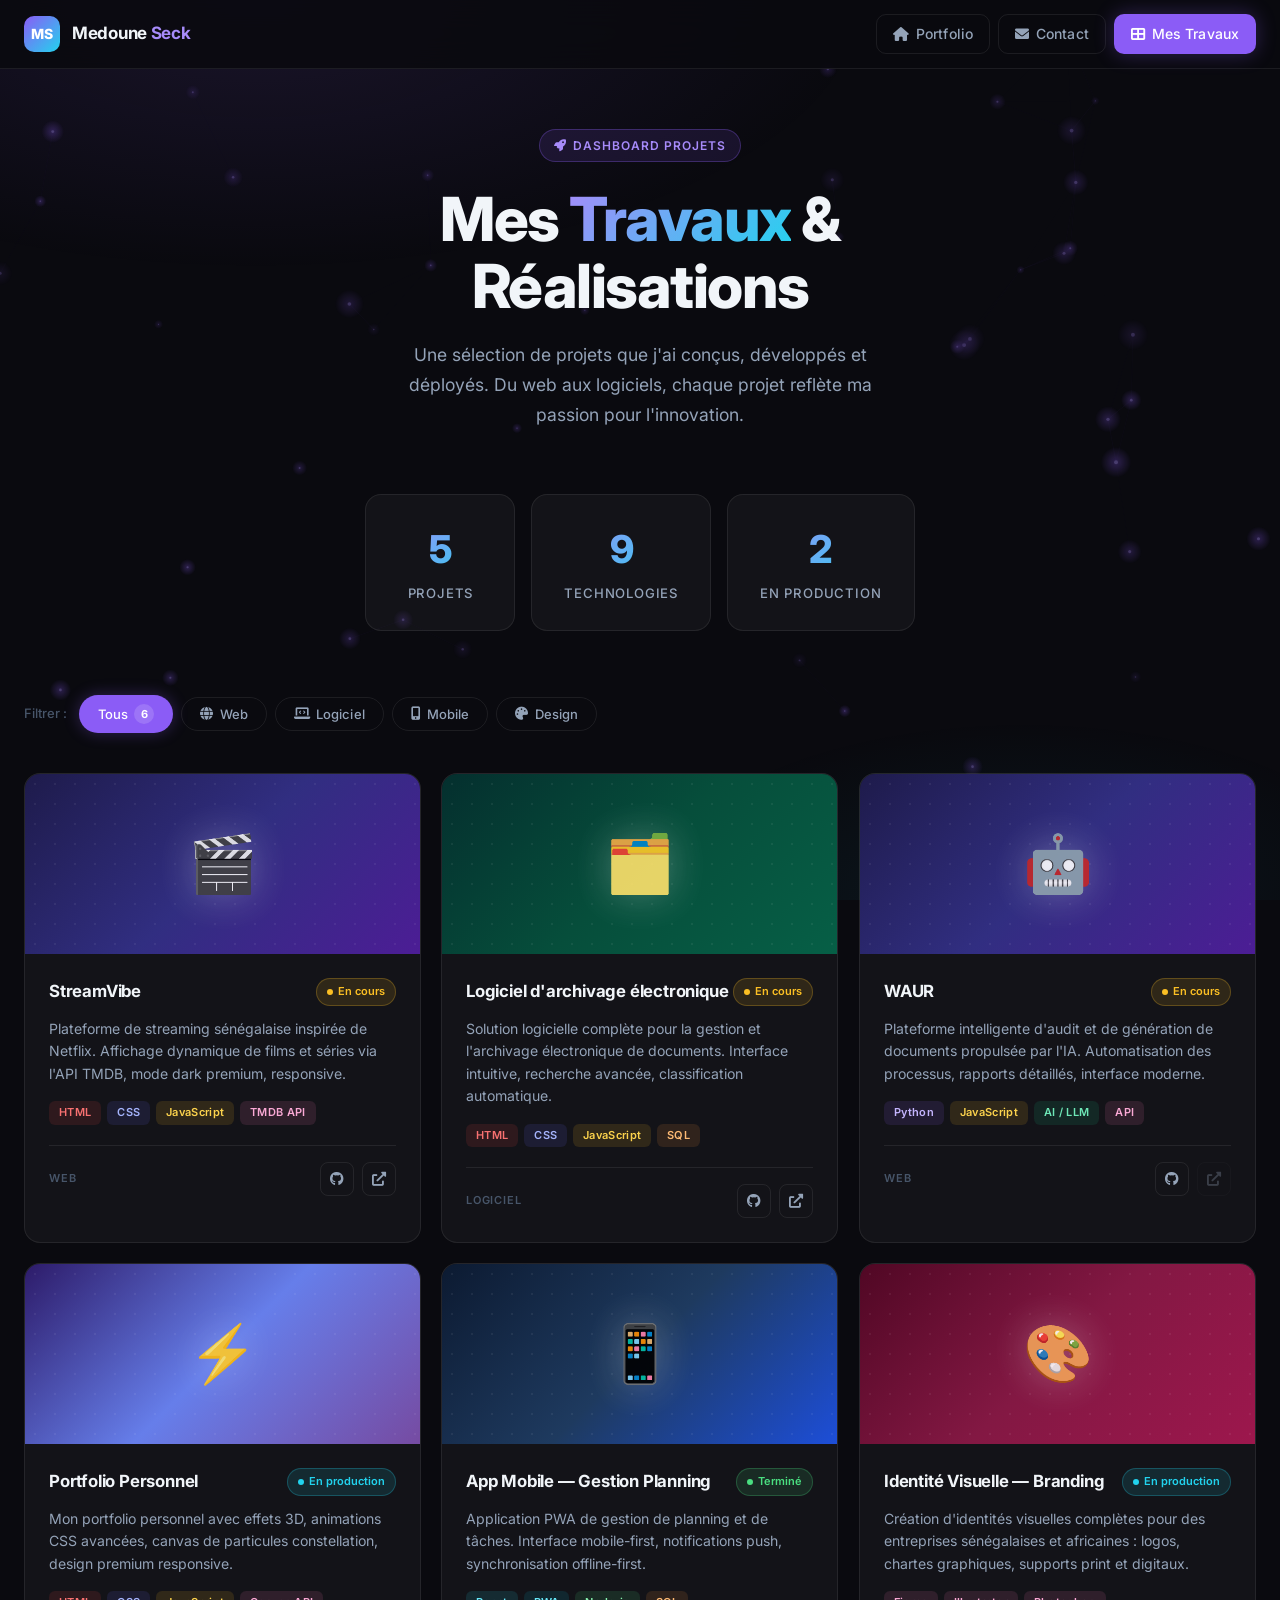
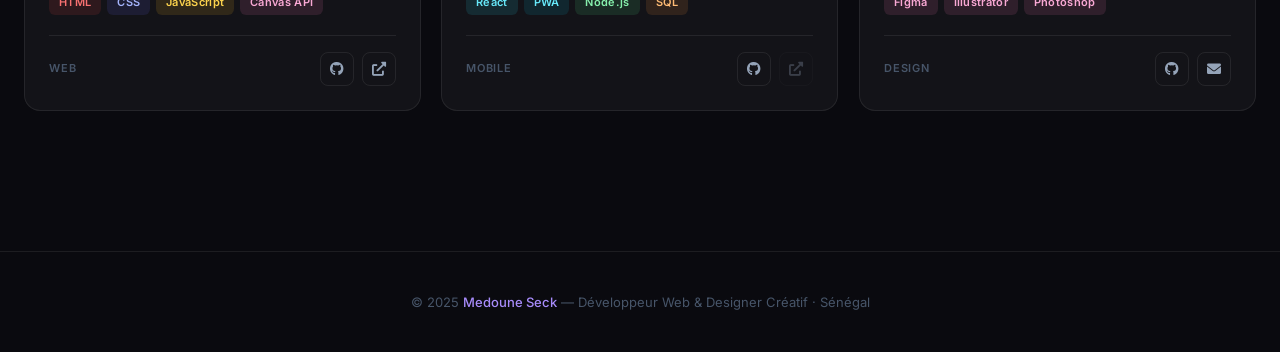
==== works.html @ a4f68a23 "feat: Add 'Works' page, enhance hero section with a 3D canvas background and animated elements, rede" ====
<!DOCTYPE html>
<html lang="fr">

<head>
    <meta charset="UTF-8">
    <meta name="viewport" content="width=device-width, initial-scale=1.0">
    <title>Mes Travaux — Medoune Seck</title>
    <meta name="description" content="Dashboard des projets de Medoune Seck — Développeur Web & Designer Créatif">
    <link href="https://fonts.googleapis.com/css2?family=Inter:wght@300;400;500;600;700;800&display=swap"
        rel="stylesheet">
    <link rel="stylesheet" href="https://cdnjs.cloudflare.com/ajax/libs/font-awesome/6.0.0/css/all.min.css">

    <style>
        /* ==============================
           RESET & BASE
        ============================== */
        *,
        *::before,
        *::after {
            margin: 0;
            padding: 0;
            box-sizing: border-box;
        }

        :root {
            --bg-900: #0a0a0f;
            --bg-800: #111118;
            --bg-700: #16161f;
            --bg-card: rgba(255, 255, 255, 0.04);
            --border: rgba(255, 255, 255, 0.08);
            --border-hover: rgba(139, 92, 246, 0.5);
            --purple: #8b5cf6;
            --purple-light: #a78bfa;
            --purple-glow: rgba(139, 92, 246, 0.3);
            --cyan: #22d3ee;
            --pink: #f472b6;
            --green: #4ade80;
            --amber: #fbbf24;
            --red: #f87171;
            --text-primary: #f1f5f9;
            --text-secondary: #94a3b8;
            --text-muted: #475569;
            --radius: 16px;
            --card-shadow: 0 4px 24px rgba(0, 0, 0, 0.4);
        }

        html {
            scroll-behavior: smooth;
        }

        body {
            font-family: 'Inter', sans-serif;
            background: var(--bg-900);
            color: var(--text-primary);
            min-height: 100vh;
            overflow-x: hidden;
            line-height: 1.6;
        }

        /* ==============================
           BACKGROUND AMBIANT
        ============================== */
        body::before {
            content: '';
            position: fixed;
            inset: 0;
            background:
                radial-gradient(ellipse 80% 50% at 20% 0%, rgba(139, 92, 246, 0.12) 0%, transparent 60%),
                radial-gradient(ellipse 60% 40% at 80% 100%, rgba(34, 211, 238, 0.07) 0%, transparent 50%);
            pointer-events: none;
            z-index: 0;
        }

        /* ==============================
           CANVAS DE PARTICULES (fond)
        ============================== */
        #works-canvas {
            position: fixed;
            inset: 0;
            z-index: 0;
            pointer-events: none;
            opacity: 0.4;
        }

        /* ==============================
           HEADER / NAV
        ============================== */
        .works-header {
            position: sticky;
            top: 0;
            z-index: 100;
            background: rgba(10, 10, 15, 0.85);
            backdrop-filter: blur(20px);
            border-bottom: 1px solid var(--border);
        }

        .header-inner {
            max-width: 1280px;
            margin: 0 auto;
            padding: 0 24px;
            height: 68px;
            display: flex;
            align-items: center;
            justify-content: space-between;
        }

        .header-logo {
            display: flex;
            align-items: center;
            gap: 12px;
            text-decoration: none;
        }

        .logo-dot {
            width: 36px;
            height: 36px;
            border-radius: 10px;
            background: linear-gradient(135deg, var(--purple), var(--cyan));
            display: flex;
            align-items: center;
            justify-content: center;
            font-weight: 800;
            font-size: 14px;
            color: white;
        }

        .logo-text {
            font-size: 17px;
            font-weight: 700;
            color: var(--text-primary);
            letter-spacing: -0.3px;
        }

        .logo-text span {
            color: var(--purple-light);
        }

        .header-nav {
            display: flex;
            align-items: center;
            gap: 8px;
        }

        .nav-btn {
            display: inline-flex;
            align-items: center;
            gap: 7px;
            padding: 8px 16px;
            font-size: 14px;
            font-weight: 500;
            text-decoration: none;
            border-radius: 10px;
            border: 1px solid var(--border);
            color: var(--text-secondary);
            transition: all 0.25s ease;
            background: transparent;
            letter-spacing: 0.1px;
        }

        .nav-btn:hover {
            background: var(--bg-card);
            color: var(--text-primary);
            border-color: rgba(255, 255, 255, 0.15);
        }

        .nav-btn.active {
            background: var(--purple);
            color: white;
            border-color: transparent;
            box-shadow: 0 0 20px var(--purple-glow);
        }

        /* ==============================
           MAIN CONTENT
        ============================== */
        .main {
            position: relative;
            z-index: 1;
            max-width: 1280px;
            margin: 0 auto;
            padding: 60px 24px 80px;
        }

        /* ==============================
           PAGE HERO / TITLE
        ============================== */
        .page-hero {
            text-align: center;
            margin-bottom: 64px;
        }

        .page-tag {
            display: inline-flex;
            align-items: center;
            gap: 6px;
            padding: 6px 14px;
            background: rgba(139, 92, 246, 0.12);
            border: 1px solid rgba(139, 92, 246, 0.3);
            border-radius: 50px;
            font-size: 12px;
            font-weight: 600;
            color: var(--purple-light);
            text-transform: uppercase;
            letter-spacing: 1px;
            margin-bottom: 24px;
        }

        .page-title {
            font-size: clamp(2.2rem, 5vw, 3.8rem);
            font-weight: 800;
            letter-spacing: -1.5px;
            line-height: 1.1;
            margin-bottom: 20px;
        }

        .page-title .accent {
            background: linear-gradient(135deg, var(--purple-light), var(--cyan));
            -webkit-background-clip: text;
            -webkit-text-fill-color: transparent;
            background-clip: text;
        }

        .page-subtitle {
            font-size: 1.1rem;
            color: var(--text-secondary);
            max-width: 520px;
            margin: 0 auto;
            line-height: 1.7;
        }

        /* ==============================
           COUNTERS
        ============================== */
        .counters-row {
            display: flex;
            justify-content: center;
            gap: 16px;
            margin: 48px 0 64px;
            flex-wrap: wrap;
        }

        .counter-card {
            background: var(--bg-card);
            border: 1px solid var(--border);
            border-radius: var(--radius);
            padding: 24px 32px;
            text-align: center;
            min-width: 150px;
            transition: all 0.3s ease;
            position: relative;
            overflow: hidden;
        }

        .counter-card::before {
            content: '';
            position: absolute;
            inset: 0;
            border-radius: var(--radius);
            background: linear-gradient(135deg, var(--purple-glow), transparent);
            opacity: 0;
            transition: opacity 0.3s ease;
        }

        .counter-card:hover::before {
            opacity: 1;
        }

        .counter-card:hover {
            border-color: var(--border-hover);
            transform: translateY(-4px);
            box-shadow: 0 8px 32px var(--purple-glow);
        }

        .counter-num {
            font-size: 2.4rem;
            font-weight: 800;
            letter-spacing: -1px;
            background: linear-gradient(135deg, var(--purple-light), var(--cyan));
            -webkit-background-clip: text;
            -webkit-text-fill-color: transparent;
            background-clip: text;
            display: block;
            position: relative;
            z-index: 1;
        }

        .counter-label {
            font-size: 0.82rem;
            color: var(--text-secondary);
            font-weight: 500;
            text-transform: uppercase;
            letter-spacing: 0.8px;
            margin-top: 4px;
            position: relative;
            z-index: 1;
        }

        /* ==============================
           FILTER BAR
        ============================== */
        .filter-bar {
            display: flex;
            align-items: center;
            gap: 8px;
            margin-bottom: 40px;
            flex-wrap: wrap;
        }

        .filter-label {
            font-size: 13px;
            color: var(--text-muted);
            font-weight: 500;
            margin-right: 4px;
        }

        .filter-btn {
            display: inline-flex;
            align-items: center;
            gap: 6px;
            padding: 8px 18px;
            font-size: 13px;
            font-weight: 500;
            border: 1px solid var(--border);
            border-radius: 50px;
            background: transparent;
            color: var(--text-secondary);
            cursor: pointer;
            transition: all 0.22s ease;
            font-family: inherit;
            letter-spacing: 0.1px;
        }

        .filter-btn:hover {
            background: var(--bg-card);
            color: var(--text-primary);
        }

        .filter-btn.active {
            background: var(--purple);
            color: white;
            border-color: transparent;
            box-shadow: 0 0 16px var(--purple-glow);
        }

        .filter-count {
            background: rgba(255, 255, 255, 0.15);
            border-radius: 50%;
            width: 20px;
            height: 20px;
            font-size: 11px;
            display: inline-flex;
            align-items: center;
            justify-content: center;
            font-weight: 700;
        }

        /* ==============================
           PROJECTS GRID
        ============================== */
        .projects-grid {
            display: grid;
            grid-template-columns: repeat(auto-fill, minmax(320px, 1fr));
            gap: 20px;
        }

        /* ==============================
           PROJECT CARD (Glassmorphism + Tilt)
        ============================== */
        .project-card {
            background: var(--bg-card);
            border: 1px solid var(--border);
            border-radius: var(--radius);
            overflow: hidden;
            transition: border-color 0.3s ease, box-shadow 0.3s ease;
            cursor: default;
            position: relative;
            /* tilt effect via JS — transform-style needed */
            transform-style: preserve-3d;
            will-change: transform;
        }

        .project-card:hover {
            border-color: var(--border-hover);
            box-shadow: 0 16px 48px rgba(0, 0, 0, 0.5), 0 0 0 1px rgba(139, 92, 246, 0.15);
        }

        /* Shine overlay pour le tilt */
        .card-shine {
            position: absolute;
            inset: 0;
            border-radius: var(--radius);
            pointer-events: none;
            background: radial-gradient(circle at 50% 50%, rgba(255, 255, 255, 0.07), transparent 70%);
            opacity: 0;
            transition: opacity 0.3s ease;
            z-index: 10;
        }

        .project-card:hover .card-shine {
            opacity: 1;
        }

        /* Cover du projet */
        .card-cover {
            height: 180px;
            position: relative;
            display: flex;
            align-items: center;
            justify-content: center;
            overflow: hidden;
        }

        .card-cover-icon {
            font-size: 3.5rem;
            opacity: 0.9;
            filter: drop-shadow(0 0 20px rgba(255, 255, 255, 0.3));
            z-index: 1;
            position: relative;
        }

        .card-cover-bg {
            position: absolute;
            inset: 0;
            opacity: 0.8;
        }

        /* Variantes de couleur par catégorie */
        .cover-web {
            background: linear-gradient(135deg, #1e1b4b, #312e81, #4c1d95);
        }

        .cover-logiciel {
            background: linear-gradient(135deg, #042f2e, #064e3b, #065f46);
        }

        .cover-design {
            background: linear-gradient(135deg, #500724, #831843, #9d174d);
        }

        .cover-mobile {
            background: linear-gradient(135deg, #0c1a31, #1e3a5f, #1d4ed8);
        }

        .cover-placeholder {
            background: linear-gradient(135deg, #1c1917, #292524, #44403c);
        }

        /* Pattern de fond sur la cover */
        .card-cover::after {
            content: '';
            position: absolute;
            inset: 0;
            background-image: radial-gradient(circle, rgba(255, 255, 255, 0.06) 1px, transparent 1px);
            background-size: 20px 20px;
        }

        /* Body de la card */
        .card-body {
            padding: 24px;
        }

        .card-header {
            display: flex;
            align-items: flex-start;
            justify-content: space-between;
            margin-bottom: 12px;
        }

        .card-title {
            font-size: 1.05rem;
            font-weight: 700;
            color: var(--text-primary);
            letter-spacing: -0.2px;
        }

        /* Badge statut */
        .status-badge {
            display: inline-flex;
            align-items: center;
            gap: 5px;
            padding: 4px 10px;
            border-radius: 50px;
            font-size: 11px;
            font-weight: 600;
            white-space: nowrap;
            flex-shrink: 0;
        }

        .status-badge::before {
            content: '';
            width: 6px;
            height: 6px;
            border-radius: 50%;
            background: currentColor;
        }

        .status-en-cours {
            background: rgba(251, 191, 36, 0.12);
            color: var(--amber);
            border: 1px solid rgba(251, 191, 36, 0.25);
        }

        .status-termine {
            background: rgba(74, 222, 128, 0.12);
            color: var(--green);
            border: 1px solid rgba(74, 222, 128, 0.25);
        }

        .status-production {
            background: rgba(34, 211, 238, 0.12);
            color: var(--cyan);
            border: 1px solid rgba(34, 211, 238, 0.25);
        }

        .card-desc {
            font-size: 0.88rem;
            color: var(--text-secondary);
            line-height: 1.6;
            margin-bottom: 16px;
        }

        /* Stack badges */
        .stack-row {
            display: flex;
            flex-wrap: wrap;
            gap: 6px;
            margin-bottom: 20px;
        }

        .stack-badge {
            padding: 3px 10px;
            border-radius: 6px;
            font-size: 11px;
            font-weight: 600;
            letter-spacing: 0.3px;
        }

        .badge-html {
            background: rgba(239, 68, 68, 0.12);
            color: #f87171;
        }

        .badge-css {
            background: rgba(99, 102, 241, 0.12);
            color: #a5b4fc;
        }

        .badge-js {
            background: rgba(251, 191, 36, 0.12);
            color: #fcd34d;
        }

        .badge-react {
            background: rgba(34, 211, 238, 0.12);
            color: #67e8f9;
        }

        .badge-node {
            background: rgba(74, 222, 128, 0.12);
            color: #86efac;
        }

        .badge-python {
            background: rgba(139, 92, 246, 0.12);
            color: #c4b5fd;
        }

        .badge-java {
            background: rgba(239, 68, 68, 0.12);
            color: #fca5a5;
        }

        .badge-api {
            background: rgba(244, 114, 182, 0.12);
            color: #f9a8d4;
        }

        .badge-pwa {
            background: rgba(6, 182, 212, 0.12);
            color: #67e8f9;
        }

        .badge-sql {
            background: rgba(251, 146, 60, 0.12);
            color: #fdba74;
        }

        .badge-php {
            background: rgba(139, 92, 246, 0.12);
            color: #a78bfa;
        }

        .badge-figma {
            background: rgba(244, 114, 182, 0.12);
            color: #f9a8d4;
        }

        .badge-ai {
            background: rgba(16, 185, 129, 0.12);
            color: #6ee7b7;
        }

        /* Footer de la card */
        .card-footer {
            display: flex;
            align-items: center;
            justify-content: space-between;
            padding-top: 16px;
            border-top: 1px solid var(--border);
        }

        .card-category {
            font-size: 11px;
            color: var(--text-muted);
            font-weight: 600;
            text-transform: uppercase;
            letter-spacing: 0.8px;
        }

        .card-links {
            display: flex;
            gap: 8px;
        }

        .card-link {
            width: 34px;
            height: 34px;
            border-radius: 8px;
            border: 1px solid var(--border);
            background: transparent;
            color: var(--text-secondary);
            display: inline-flex;
            align-items: center;
            justify-content: center;
            font-size: 14px;
            text-decoration: none;
            transition: all 0.22s ease;
        }

        .card-link:hover {
            background: var(--purple);
            color: white;
            border-color: transparent;
            box-shadow: 0 4px 12px var(--purple-glow);
        }

        .card-link.disabled {
            opacity: 0.3;
            pointer-events: none;
        }

        /* ==============================
           FOOTER
        ============================== */
        .works-footer {
            position: relative;
            z-index: 1;
            text-align: center;
            padding: 40px 24px;
            border-top: 1px solid var(--border);
            margin-top: 60px;
        }

        .works-footer p {
            font-size: 13px;
            color: var(--text-muted);
        }

        .works-footer a {
            color: var(--purple-light);
            text-decoration: none;
            font-weight: 500;
        }

        .works-footer a:hover {
            text-decoration: underline;
        }

        /* ==============================
           MOBILE RESPONSIVE
        ============================== */
        @media (max-width: 768px) {
            .main {
                padding: 40px 16px 60px;
            }

            .page-title {
                font-size: 2rem;
            }

            .header-inner {
                padding: 0 16px;
            }

            .logo-text {
                display: none;
            }

            .counters-row {
                gap: 10px;
            }

            .counter-card {
                padding: 18px 20px;
                min-width: 120px;
            }

            .counter-num {
                font-size: 2rem;
            }

            .projects-grid {
                grid-template-columns: 1fr;
            }
        }

        @media (max-width: 480px) {
            .filter-label {
                display: none;
            }
        }
    </style>
</head>

<body>
    <!-- Canvas de fond -->
    <canvas id="works-canvas"></canvas>

    <!-- ============ HEADER ============ -->
    <header class="works-header">
        <div class="header-inner">
            <a href="index.html" class="header-logo">
                <div class="logo-dot">MS</div>
                <span class="logo-text">Medoune <span>Seck</span></span>
            </a>
            <nav class="header-nav">
                <a href="index.html" class="nav-btn">
                    <i class="fas fa-home"></i>
                    Portfolio
                </a>
                <a href="index.html#contact" class="nav-btn">
                    <i class="fas fa-envelope"></i>
                    Contact
                </a>
                <a href="works.html" class="nav-btn active">
                    <i class="fas fa-th-large"></i>
                    Mes Travaux
                </a>
            </nav>
        </div>
    </header>

    <!-- ============ MAIN ============ -->
    <main class="main">

        <!-- Page Hero -->
        <div class="page-hero">
            <div class="page-tag">
                <i class="fas fa-rocket"></i>
                Dashboard Projets
            </div>
            <h1 class="page-title">
                Mes <span class="accent">Travaux</span> &amp;<br>Réalisations
            </h1>
            <p class="page-subtitle">
                Une sélection de projets que j'ai conçus, développés et déployés.
                Du web aux logiciels, chaque projet reflète ma passion pour l'innovation.
            </p>
        </div>

        <!-- Compteurs animés -->
        <div class="counters-row">
            <div class="counter-card">
                <span class="counter-num" data-target="6">0</span>
                <span class="counter-label">Projets</span>
            </div>
            <div class="counter-card">
                <span class="counter-num" data-target="12">0</span>
                <span class="counter-label">Technologies</span>
            </div>

            <div class="counter-card">
                <span class="counter-num" data-target="2">0</span>
                <span class="counter-label">En production</span>
            </div>
        </div>

        <!-- Barre de filtre -->
        <div class="filter-bar">
            <span class="filter-label">Filtrer :</span>
            <button class="filter-btn active" data-filter="all">
                Tous <span class="filter-count">6</span>
            </button>
            <button class="filter-btn" data-filter="web">
                <i class="fas fa-globe"></i> Web
            </button>
            <button class="filter-btn" data-filter="logiciel">
                <i class="fas fa-laptop-code"></i> Logiciel
            </button>
            <button class="filter-btn" data-filter="mobile">
                <i class="fas fa-mobile-alt"></i> Mobile
            </button>
            <button class="filter-btn" data-filter="design">
                <i class="fas fa-palette"></i> Design
            </button>
        </div>

        <!-- Grille de projets -->
        <div class="projects-grid" id="projects-grid">

            <!-- StreamVibe -->
            <div class="project-card" data-category="web">
                <div class="card-shine"></div>
                <div class="card-cover cover-web">
                    <div class="card-cover-bg"></div>
                    <span class="card-cover-icon">🎬</span>
                </div>
                <div class="card-body">
                    <div class="card-header">
                        <span class="card-title">StreamVibe</span>
                        <span class="status-badge status-en-cours">En cours</span>
                    </div>
                    <p class="card-desc">
                        Plateforme de streaming sénégalaise inspirée de Netflix. Affichage dynamique de films et séries
                        via l'API TMDB, mode dark premium, responsive.
                    </p>
                    <div class="stack-row">
                        <span class="stack-badge badge-html">HTML</span>
                        <span class="stack-badge badge-css">CSS</span>
                        <span class="stack-badge badge-js">JavaScript</span>
                        <span class="stack-badge badge-api">TMDB API</span>
                    </div>
                    <div class="card-footer">
                        <span class="card-category">Web</span>
                        <div class="card-links">
                            <a href="https://github.com/Medoune-ops/Sunufilm" target="_blank" class="card-link"
                                title="Code Source">
                                <i class="fab fa-github"></i>
                            </a>
                            <a href="https://sunufilm.vercel.app/" target="_blank" class="card-link"
                                title="Voir en ligne">
                                <i class="fas fa-external-link-alt"></i>
                            </a>
                        </div>
                    </div>
                </div>
            </div>

            <!-- Logiciel d'archivage -->
            <div class="project-card" data-category="logiciel">
                <div class="card-shine"></div>
                <div class="card-cover cover-logiciel">
                    <div class="card-cover-bg"></div>
                    <span class="card-cover-icon">🗂️</span>
                </div>
                <div class="card-body">
                    <div class="card-header">
                        <span class="card-title">Logiciel d'archivage électronique</span>
                        <span class="status-badge status-en-cours">En cours</span>
                    </div>
                    <p class="card-desc">
                        Solution logicielle complète pour la gestion et l'archivage électronique de documents. Interface
                        intuitive, recherche avancée, classification automatique.
                    </p>
                    <div class="stack-row">
                        <span class="stack-badge badge-html">HTML</span>
                        <span class="stack-badge badge-css">CSS</span>
                        <span class="stack-badge badge-js">JavaScript</span>
                        <span class="stack-badge badge-sql">SQL</span>
                    </div>
                    <div class="card-footer">
                        <span class="card-category">Logiciel</span>
                        <div class="card-links">
                            <a href="https://github.com/Medoune-ops" target="_blank" class="card-link"
                                title="Code Source">
                                <i class="fab fa-github"></i>
                            </a>
                            <a href="https://logiciel-d-archivage-electronique.vercel.app" target="_blank"
                                class="card-link" title="Voir en ligne">
                                <i class="fas fa-external-link-alt"></i>
                            </a>
                        </div>
                    </div>
                </div>
            </div>

            <!-- WAUR -->
            <div class="project-card" data-category="web">
                <div class="card-shine"></div>
                <div class="card-cover cover-web">
                    <div class="card-cover-bg"></div>
                    <span class="card-cover-icon">🤖</span>
                </div>
                <div class="card-body">
                    <div class="card-header">
                        <span class="card-title">WAUR</span>
                        <span class="status-badge status-en-cours">En cours</span>
                    </div>
                    <p class="card-desc">
                        Plateforme intelligente d'audit et de génération de documents propulsée par l'IA. Automatisation
                        des processus, rapports détaillés, interface moderne.
                    </p>
                    <div class="stack-row">
                        <span class="stack-badge badge-python">Python</span>
                        <span class="stack-badge badge-js">JavaScript</span>
                        <span class="stack-badge badge-ai">AI / LLM</span>
                        <span class="stack-badge badge-api">API</span>
                    </div>
                    <div class="card-footer">
                        <span class="card-category">Web</span>
                        <div class="card-links">
                            <a href="https://github.com/Medoune-ops" target="_blank" class="card-link"
                                title="Code Source">
                                <i class="fab fa-github"></i>
                            </a>
                            <a href="#" class="card-link disabled" title="Bientôt disponible">
                                <i class="fas fa-external-link-alt"></i>
                            </a>
                        </div>
                    </div>
                </div>
            </div>

            <!-- Portfolio (ce site) -->
            <div class="project-card" data-category="web">
                <div class="card-shine"></div>
                <div class="card-cover" style="background: linear-gradient(135deg, #2d1b69, #667eea, #764ba2);">
                    <span class="card-cover-icon">⚡</span>
                </div>
                <div class="card-body">
                    <div class="card-header">
                        <span class="card-title">Portfolio Personnel</span>
                        <span class="status-badge status-production">En production</span>
                    </div>
                    <p class="card-desc">
                        Mon portfolio personnel avec effets 3D, animations CSS avancées, canvas de particules
                        constellation, design premium responsive.
                    </p>
                    <div class="stack-row">
                        <span class="stack-badge badge-html">HTML</span>
                        <span class="stack-badge badge-css">CSS</span>
                        <span class="stack-badge badge-js">JavaScript</span>
                        <span class="stack-badge badge-api">Canvas API</span>
                    </div>
                    <div class="card-footer">
                        <span class="card-category">Web</span>
                        <div class="card-links">
                            <a href="https://github.com/Medoune-ops/Portfolio" target="_blank" class="card-link"
                                title="Code Source">
                                <i class="fab fa-github"></i>
                            </a>
                            <a href="https://medoune.vercel.app" target="_blank" class="card-link"
                                title="Voir en ligne">
                                <i class="fas fa-external-link-alt"></i>
                            </a>
                        </div>
                    </div>
                </div>
            </div>

            <!-- App Mobile (placeholder) -->
            <div class="project-card" data-category="mobile">
                <div class="card-shine"></div>
                <div class="card-cover cover-mobile">
                    <div class="card-cover-bg"></div>
                    <span class="card-cover-icon">📱</span>
                </div>
                <div class="card-body">
                    <div class="card-header">
                        <span class="card-title">App Mobile — Gestion Planning</span>
                        <span class="status-badge status-termine">Terminé</span>
                    </div>
                    <p class="card-desc">
                        Application PWA de gestion de planning et de tâches. Interface mobile-first, notifications push,
                        synchronisation offline-first.
                    </p>
                    <div class="stack-row">
                        <span class="stack-badge badge-react">React</span>
                        <span class="stack-badge badge-pwa">PWA</span>
                        <span class="stack-badge badge-node">Node.js</span>
                        <span class="stack-badge badge-sql">SQL</span>
                    </div>
                    <div class="card-footer">
                        <span class="card-category">Mobile</span>
                        <div class="card-links">
                            <a href="https://github.com/Medoune-ops" target="_blank" class="card-link"
                                title="Code Source">
                                <i class="fab fa-github"></i>
                            </a>
                            <a href="#" class="card-link disabled" title="Démo privée">
                                <i class="fas fa-external-link-alt"></i>
                            </a>
                        </div>
                    </div>
                </div>
            </div>

            <!-- Design (placeholder) -->
            <div class="project-card" data-category="design">
                <div class="card-shine"></div>
                <div class="card-cover cover-design">
                    <div class="card-cover-bg"></div>
                    <span class="card-cover-icon">🎨</span>
                </div>
                <div class="card-body">
                    <div class="card-header">
                        <span class="card-title">Identité Visuelle — Branding</span>
                        <span class="status-badge status-production">En production</span>
                    </div>
                    <p class="card-desc">
                        Création d'identités visuelles complètes pour des entreprises sénégalaises et africaines :
                        logos, chartes graphiques, supports print et digitaux.
                    </p>
                    <div class="stack-row">
                        <span class="stack-badge badge-figma">Figma</span>
                        <span class="stack-badge badge-figma">Illustrator</span>
                        <span class="stack-badge badge-figma">Photoshop</span>
                    </div>
                    <div class="card-footer">
                        <span class="card-category">Design</span>
                        <div class="card-links">
                            <a href="https://github.com/Medoune-ops" target="_blank" class="card-link"
                                title="Voir les ressources">
                                <i class="fab fa-github"></i>
                            </a>
                            <a href="index.html#contact" class="card-link" title="Me contacter">
                                <i class="fas fa-envelope"></i>
                            </a>
                        </div>
                    </div>
                </div>
            </div>

        </div>
        <!-- fin .projects-grid -->

    </main>

    <!-- ============ FOOTER ============ -->
    <footer class="works-footer">
        <p>
            &copy; 2025 <a href="index.html">Medoune Seck</a> — Développeur Web &amp; Designer Créatif · Sénégal
        </p>
    </footer>

    <script>
    // ======================================================
    // 1. CANVAS DE PARTICULES EN FOND
    // ======================================================
    (function initWorksCanvas() {
        const canvas = document.getElementById('works-canvas');
        if (!canvas) return;
        const ctx = canvas.getContext('2d');
        const nodes = [];
        const NUM = 50;
        const MAX_D = 120;

        function resize() {
            canvas.width = window.innerWidth;
            canvas.height = window.innerHeight;
        }
        resize();
        window.addEventListener('resize', resize);

        for (let i = 0; i < NUM; i++) {
            nodes.push({
                x: Math.random() * canvas.width,
                y: Math.random() * canvas.height,
                vx: (Math.random() - 0.5) * 0.3,
                vy: (Math.random() - 0.5) * 0.3,
                r: Math.random() * 1.5 + 0.5,
                a: Math.random() * 0.5 + 0.2,
            });
        }

        function drawCanvas() {
            ctx.clearRect(0, 0, canvas.width, canvas.height);
            nodes.forEach(n => {
                n.x += n.vx; n.y += n.vy;
                if (n.x < 0 || n.x > canvas.width)  n.vx *= -1;
                if (n.y < 0 || n.y > canvas.height) n.vy *= -1;

                const g = ctx.createRadialGradient(n.x, n.y, 0, n.x, n.y, n.r * 8);
                g.addColorStop(0, `rgba(139,92,246,${n.a})`);
                g.addColorStop(1, 'rgba(139,92,246,0)');
                ctx.beginPath();
                ctx.arc(n.x, n.y, n.r * 8, 0, Math.PI * 2);
                ctx.fillStyle = g;
                ctx.fill();

                ctx.beginPath();
                ctx.arc(n.x, n.y, n.r, 0, Math.PI * 2);
                ctx.fillStyle = `rgba(167,139,250,${Math.min(n.a + 0.3, 1)})`;
                ctx.fill();
            });

            for (let i = 0; i < nodes.length; i++) {
                for (let j = i + 1; j < nodes.length; j++) {
                    const dx = nodes[i].x - nodes[j].x;
                    const dy = nodes[i].y - nodes[j].y;
                    const d = Math.sqrt(dx * dx + dy * dy);
                    if (d < MAX_D) {
                        ctx.beginPath();
                        ctx.moveTo(nodes[i].x, nodes[i].y);
                        ctx.lineTo(nodes[j].x, nodes[j].y);
                        ctx.strokeStyle = `rgba(139,92,246,${(1 - d / MAX_D) * 0.2})`;
                        ctx.lineWidth = 0.6;
                        ctx.stroke();
                    }
                }
            }
            requestAnimationFrame(drawCanvas);
        }
        drawCanvas();
    })();

    // ======================================================
    // 2. COMPTEURS ANIMÉS
    // ======================================================
    function animateCounter(el, target, duration) {
        let start = 0;
        const step = () => {
            const elapsed = performance.now() - startTime;
            start = Math.min(Math.round((elapsed / duration) * target), target);
            el.textContent = start;
            if (start < target) requestAnimationFrame(step);
        };
        const startTime = performance.now();
        requestAnimationFrame(step);
    }

    const counterObserver = new IntersectionObserver((entries) => {
        entries.forEach(entry => {
            if (entry.isIntersecting) {
                const el = entry.target;
                const target = parseInt(el.getAttribute('data-target'));
                animateCounter(el, target, 1800);
                counterObserver.unobserve(el);
            }
        });
    }, { threshold: 0.3 });

    document.querySelectorAll('.counter-num[data-target]').forEach(el => {
        counterObserver.observe(el);
    });

    // ======================================================
    // 3. FILTRE DES PROJETS
    // ======================================================
    const filterBtns = document.querySelectorAll('.filter-btn');
    const cards = document.querySelectorAll('.project-card');

    filterBtns.forEach(btn => {
        btn.addEventListener('click', () => {
            // Mettre à jour les boutons actifs
            filterBtns.forEach(b => b.classList.remove('active'));
            btn.classList.add('active');

            const filter = btn.getAttribute('data-filter');

            cards.forEach(card => {
            const cat = card.getAttribute('data-category');
                const matches = filter === 'all' || cat === filter;

                // Transition de disparition/apparition
                if (matches) {
                    card.style.display = '';
                    requestAnimationFrame(() => {
                        card.style.opacity = '1';
                        card.style.transform = 'scale(1)';
                    });
                } else {
                    card.style.opacity = '0';
                    card.style.transform = 'scale(0.95)';
                    setTimeout(() => {
                        if (btn.getAttribute('data-filter') !== 'all' && card.getAttribute('data-category') !== btn.getAttribute('data-filter')) {
                            card.style.display = 'none';
                        }
                    }, 250);
                }
            });
        });
    });

    // Initialiser les transitions CSS sur les cards
    cards.forEach(card => {
        card.style.transition = 'opacity 0.25s ease, transform 0.25s ease';
    });

    // ======================================================
    // 4. TILT 3D HOVER EFFECT (perspective CSS + JS)
    // ======================================================
    cards.forEach(card => {
        const shine = card.querySelector('.card-shine');

        card.addEventListener('mousemove', (e) => {
            const rect = card.getBoundingClientRect();
            const cx = rect.left + rect.width / 2;
            const cy = rect.top + rect.height / 2;
            const dx = e.clientX - cx;
            const dy = e.clientY - cy;
            const maxTilt = 10; // degrés max

            const rotateY = (dx / (rect.width / 2)) * maxTilt;
            const rotateX = -(dy / (rect.height / 2)) * maxTilt;

            card.style.transform = `perspective(600px) rotateX(${rotateX}deg) rotateY(${rotateY}deg) scale3d(1.02,1.02,1.02)`;

            // Déplacer le shine selon la position de la souris
            if (shine) {
                const pctX = ((e.clientX - rect.left) / rect.width) * 100;
                const pctY = ((e.clientY - rect.top) / rect.height) * 100;
                shine.style.background = `radial-gradient(circle at ${pctX}% ${pctY}%, rgba(255,255,255,0.09), transparent 70%)`;
            }
        });

        card.addEventListener('mouseleave', () => {
            card.style.transform = '';
            if (shine) shine.style.background = '';
        });
    });
    </script>
</body>

</html>
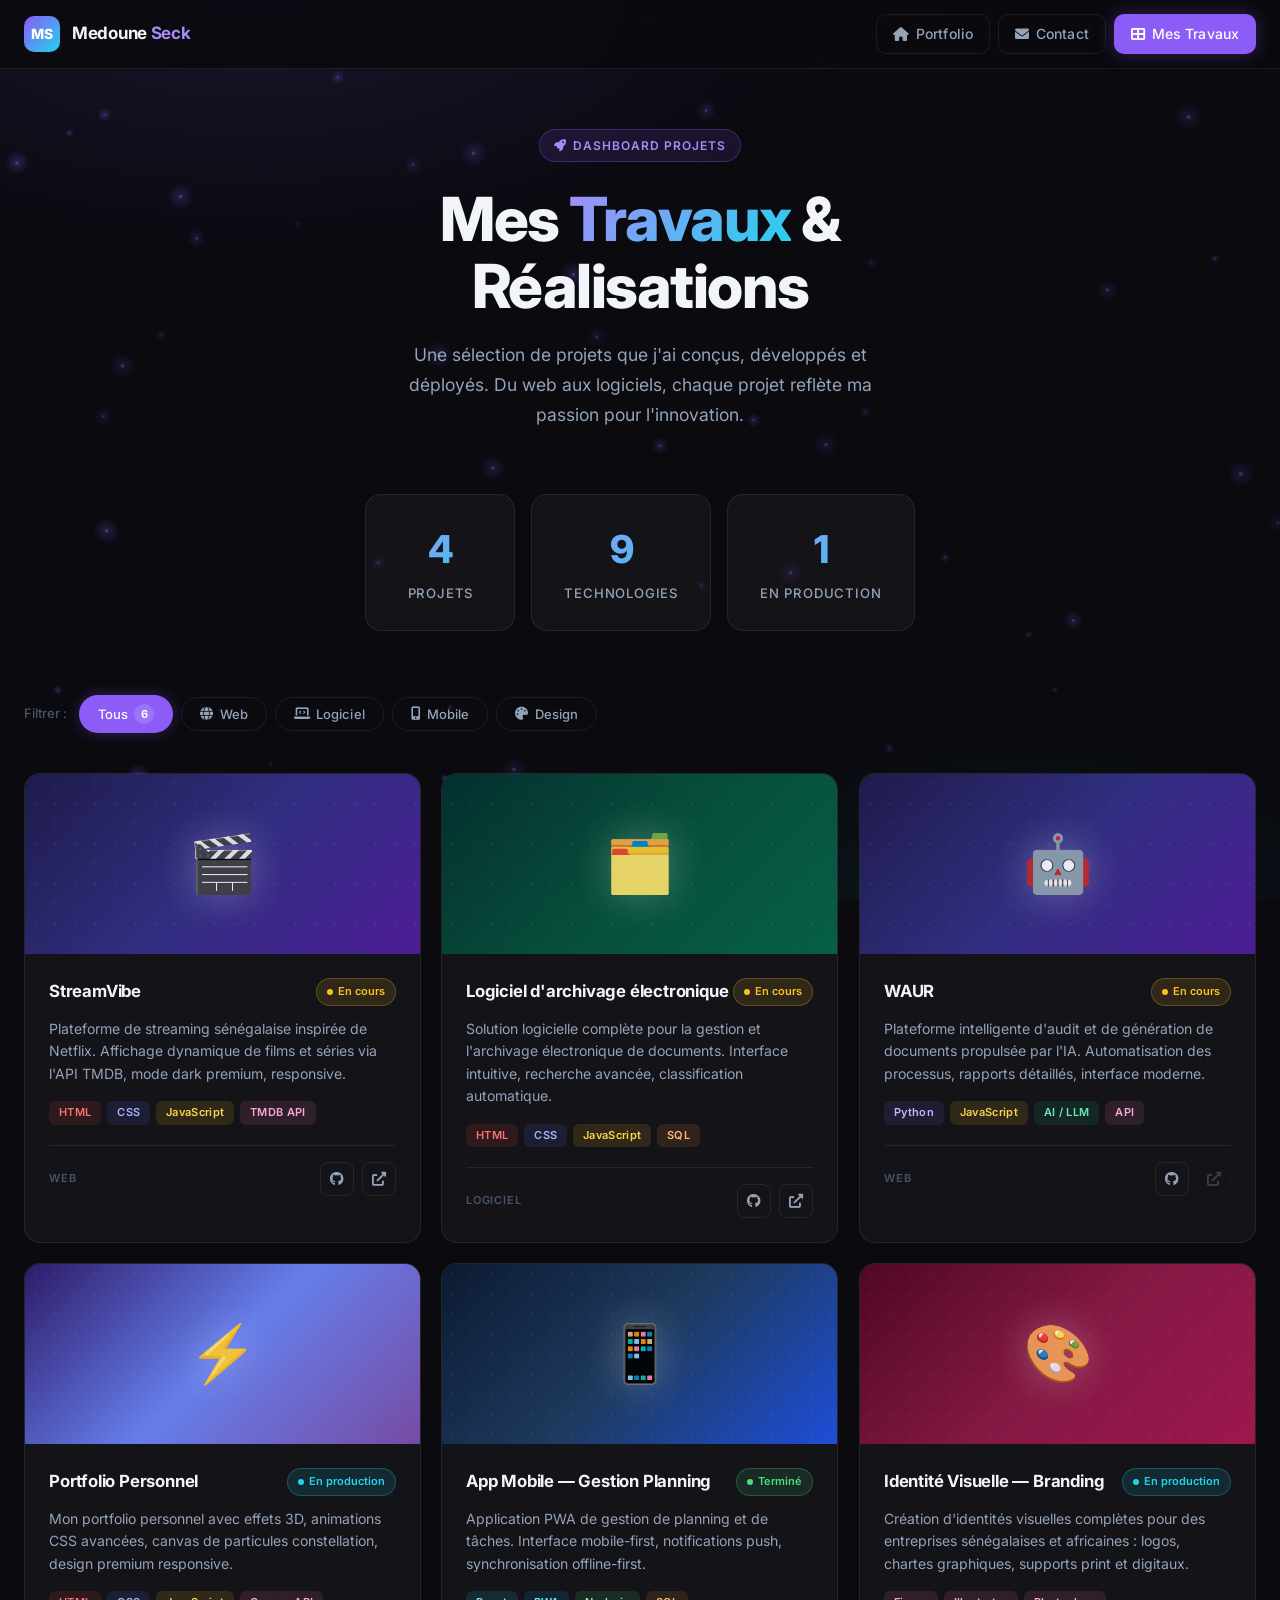
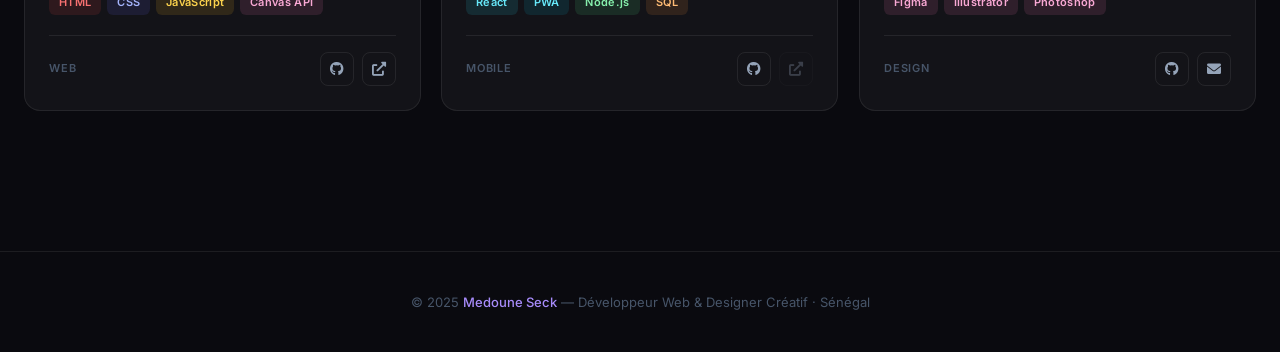
==== commit 86cf718c: "feat: add favicons and link them in index.html and works.html" ====
--- a/works.html
+++ b/works.html
@@ -9,7 +9,8 @@
     <link href="https://fonts.googleapis.com/css2?family=Inter:wght@300;400;500;600;700;800&display=swap"
         rel="stylesheet">
     <link rel="stylesheet" href="https://cdnjs.cloudflare.com/ajax/libs/font-awesome/6.0.0/css/all.min.css">
-
+    <link rel="icon" type="image/svg+xml" href="favicon.svg">
+</head>
     <style>
         /* ==============================
            RESET & BASE
